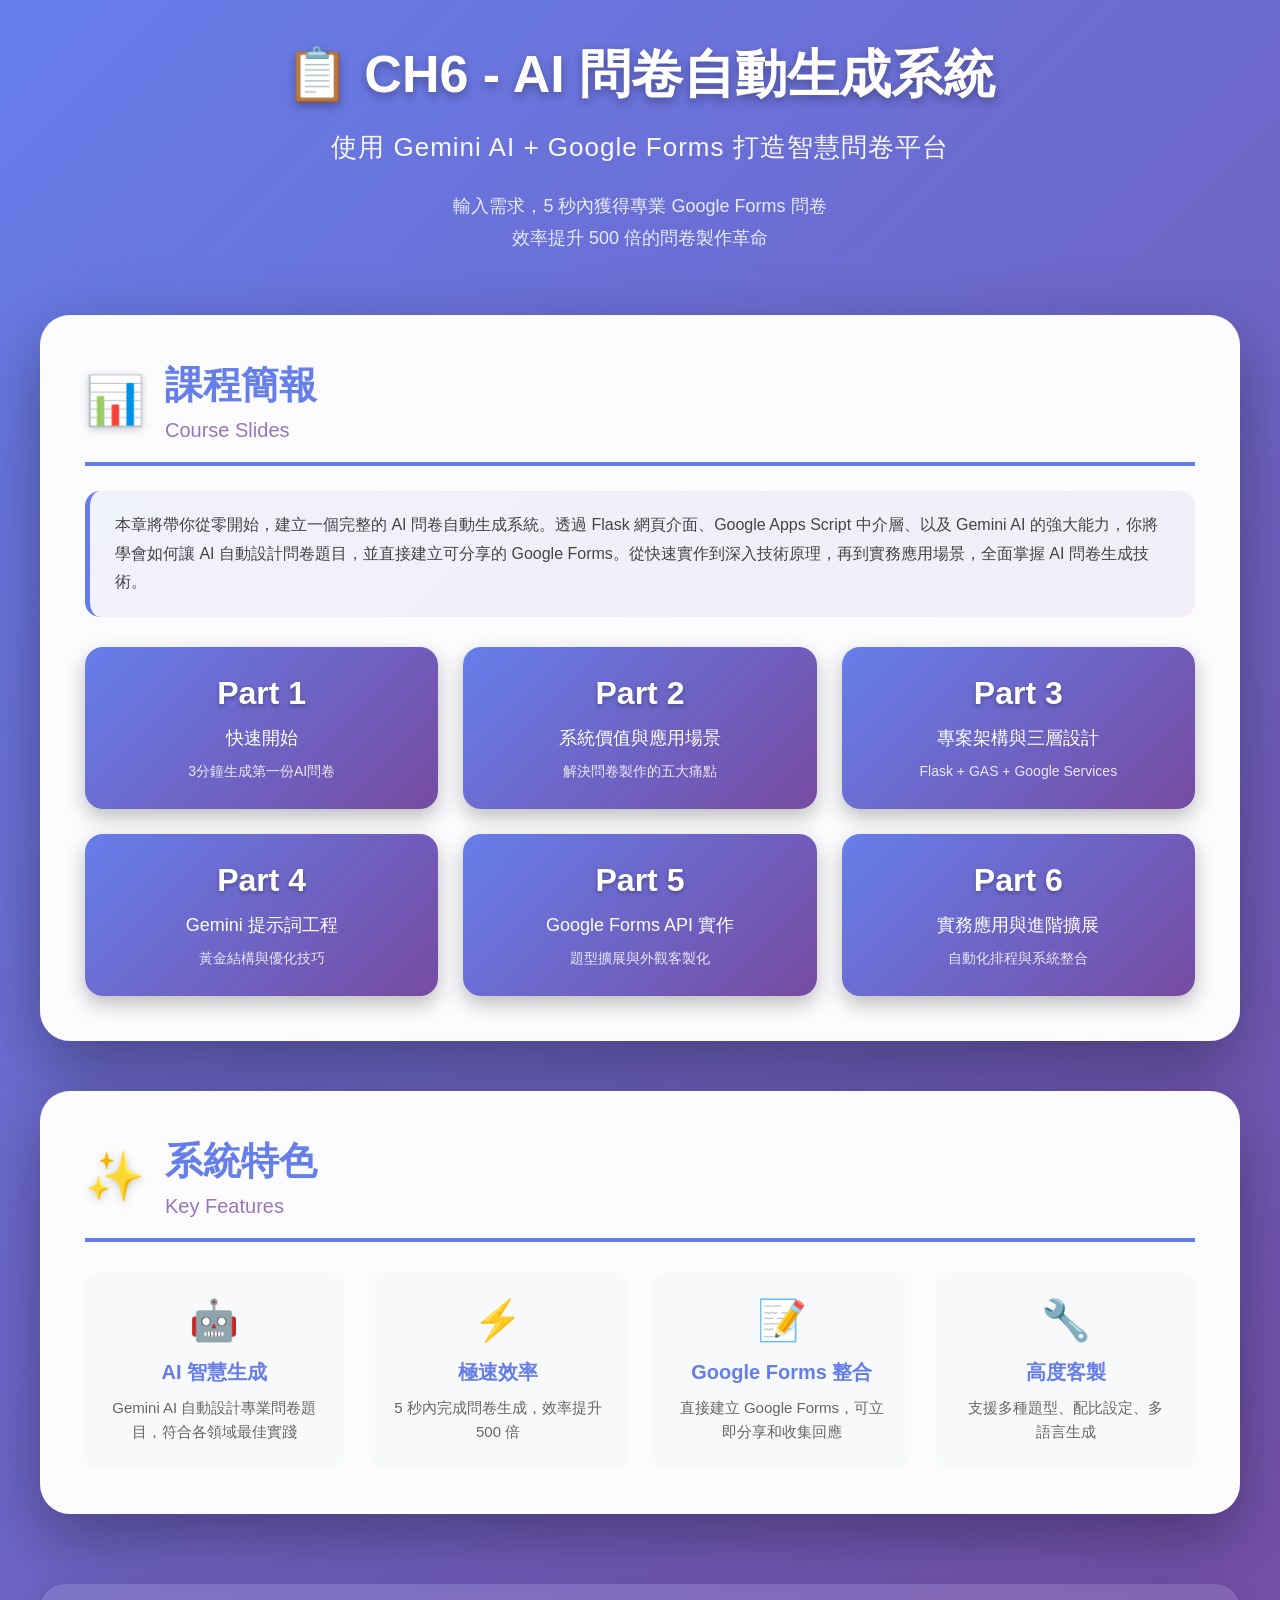
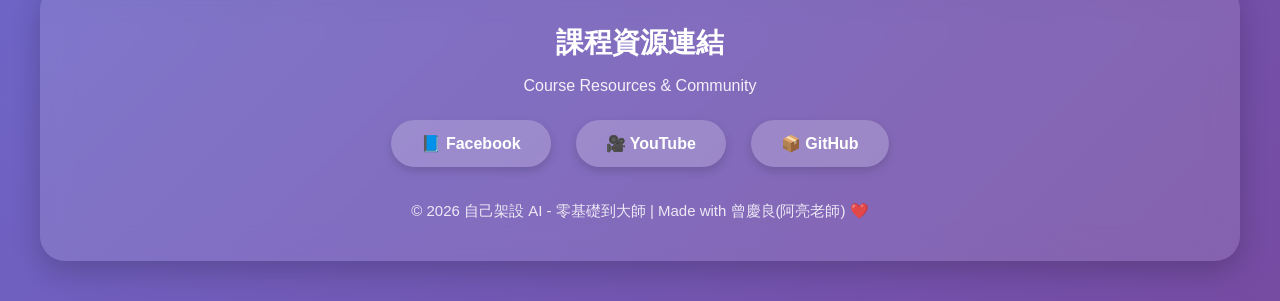
==== slides/index.html @ 8f8e7671 "Initial commit: CH6 AI 問卷自動生成系統 - Flask 網頁應用 (app.py) - Google Apps Script 程式碼 (gas_code.js) - 網頁介面模" ====
<!DOCTYPE html>
<html lang="zh-TW">
<head>
    <meta charset="UTF-8">
    <meta name="viewport" content="width=device-width, initial-scale=1.0">
    <title>CH6 - AI 問卷自動生成系統 | 課程簡報</title>
    <style>
        * {
            margin: 0;
            padding: 0;
            box-sizing: border-box;
        }

        body {
            font-family: 'Microsoft JhengHei', 'Segoe UI', Arial, sans-serif;
            background: linear-gradient(135deg, #667eea 0%, #764ba2 100%);
            min-height: 100vh;
            padding: 40px 20px;
        }

        .container {
            max-width: 1200px;
            margin: 0 auto;
        }

        .header {
            text-align: center;
            color: white;
            margin-bottom: 60px;
            animation: fadeInDown 1s ease;
        }

        .header h1 {
            font-size: 52px;
            margin-bottom: 20px;
            text-shadow: 0 4px 8px rgba(0, 0, 0, 0.3);
            font-weight: 800;
        }

        .header p {
            font-size: 26px;
            opacity: 0.95;
            font-weight: 300;
            letter-spacing: 1px;
        }

        .header .course-info {
            margin-top: 25px;
            font-size: 18px;
            opacity: 0.85;
            line-height: 1.8;
        }

        .main-section {
            background: rgba(255, 255, 255, 0.98);
            border-radius: 30px;
            padding: 45px;
            margin-bottom: 50px;
            box-shadow: 0 25px 70px rgba(0, 0, 0, 0.35);
            animation: fadeInUp 1s ease;
            transition: transform 0.3s ease, box-shadow 0.3s ease;
        }

        .main-section:hover {
            transform: translateY(-5px);
            box-shadow: 0 30px 80px rgba(0, 0, 0, 0.45);
        }

        .section-header {
            display: flex;
            align-items: center;
            gap: 20px;
            margin-bottom: 25px;
            padding-bottom: 20px;
            border-bottom: 4px solid #667eea;
        }

        .section-icon {
            font-size: 48px;
            filter: drop-shadow(0 2px 4px rgba(0, 0, 0, 0.2));
        }

        .section-info {
            flex: 1;
        }

        .section-title {
            font-size: 38px;
            margin-bottom: 8px;
            font-weight: 700;
            color: #667eea;
        }

        .section-subtitle {
            font-size: 20px;
            opacity: 0.75;
            font-weight: 400;
            color: #764ba2;
        }

        .section-description {
            background: linear-gradient(135deg, rgba(102, 126, 234, 0.08), rgba(118, 75, 162, 0.08));
            padding: 20px 25px;
            border-radius: 15px;
            margin-bottom: 30px;
            border-left: 5px solid #667eea;
            font-size: 16px;
            line-height: 1.8;
            color: #444;
        }

        .parts-grid {
            display: grid;
            grid-template-columns: repeat(auto-fill, minmax(320px, 1fr));
            gap: 25px;
            margin-top: 30px;
        }

        .part-card {
            background: linear-gradient(135deg, #667eea 0%, #764ba2 100%);
            border-radius: 18px;
            padding: 28px;
            text-decoration: none;
            color: white;
            transition: all 0.4s cubic-bezier(0.175, 0.885, 0.32, 1.275);
            box-shadow: 0 8px 20px rgba(0, 0, 0, 0.25);
            text-align: center;
            position: relative;
            overflow: hidden;
        }

        .part-card::before {
            content: '';
            position: absolute;
            top: 0;
            left: 0;
            right: 0;
            bottom: 0;
            background: linear-gradient(135deg, rgba(255, 255, 255, 0.1) 0%, rgba(255, 255, 255, 0) 100%);
            opacity: 0;
            transition: opacity 0.3s ease;
        }

        .part-card:hover::before {
            opacity: 1;
        }

        .part-card:hover {
            transform: translateY(-8px) scale(1.03);
            box-shadow: 0 15px 40px rgba(0, 0, 0, 0.45);
        }

        .part-number {
            font-size: 32px;
            font-weight: 800;
            margin-bottom: 12px;
            text-shadow: 0 2px 4px rgba(0, 0, 0, 0.3);
            position: relative;
            z-index: 1;
        }

        .part-title {
            font-size: 18px;
            line-height: 1.6;
            font-weight: 500;
            position: relative;
            z-index: 1;
        }

        .part-desc {
            font-size: 14px;
            opacity: 0.85;
            margin-top: 10px;
            position: relative;
            z-index: 1;
        }

        .features-section {
            background: rgba(255, 255, 255, 0.98);
            border-radius: 30px;
            padding: 45px;
            margin-bottom: 50px;
            box-shadow: 0 25px 70px rgba(0, 0, 0, 0.35);
        }

        .features-grid {
            display: grid;
            grid-template-columns: repeat(auto-fit, minmax(250px, 1fr));
            gap: 25px;
            margin-top: 30px;
        }

        .feature-card {
            background: #f8f9fa;
            padding: 25px;
            border-radius: 15px;
            text-align: center;
            transition: transform 0.3s;
        }

        .feature-card:hover {
            transform: translateY(-5px);
        }

        .feature-icon {
            font-size: 40px;
            margin-bottom: 15px;
        }

        .feature-title {
            font-size: 20px;
            font-weight: 600;
            color: #667eea;
            margin-bottom: 10px;
        }

        .feature-desc {
            font-size: 15px;
            color: #666;
            line-height: 1.6;
        }

        .footer {
            text-align: center;
            color: white;
            margin-top: 70px;
            padding: 40px;
            background: rgba(255, 255, 255, 0.12);
            border-radius: 25px;
            backdrop-filter: blur(15px);
            box-shadow: 0 10px 30px rgba(0, 0, 0, 0.2);
        }

        .footer h3 {
            font-size: 28px;
            margin-bottom: 15px;
            font-weight: 700;
        }

        .footer p {
            font-size: 16px;
            opacity: 0.9;
        }

        .footer-links {
            display: flex;
            justify-content: center;
            gap: 25px;
            margin-top: 25px;
            flex-wrap: wrap;
        }

        .footer-link {
            background: rgba(255, 255, 255, 0.2);
            color: white;
            padding: 14px 30px;
            border-radius: 30px;
            text-decoration: none;
            transition: all 0.3s ease;
            font-weight: 600;
            font-size: 16px;
            box-shadow: 0 4px 10px rgba(0, 0, 0, 0.15);
        }

        .footer-link:hover {
            background: rgba(255, 255, 255, 0.35);
            transform: translateY(-3px);
            box-shadow: 0 6px 15px rgba(0, 0, 0, 0.25);
            text-decoration: none;
        }

        .progress-indicator {
            position: fixed;
            top: 0;
            left: 0;
            height: 4px;
            background: linear-gradient(90deg, #667eea 0%, #764ba2 100%);
            z-index: 10000;
            transition: width 0.3s ease;
        }

        @keyframes fadeInDown {
            from { opacity: 0; transform: translateY(-40px); }
            to { opacity: 1; transform: translateY(0); }
        }

        @keyframes fadeInUp {
            from { opacity: 0; transform: translateY(40px); }
            to { opacity: 1; transform: translateY(0); }
        }

        @media (max-width: 768px) {
            .header h1 { font-size: 32px; }
            .header p { font-size: 18px; }
            .main-section { padding: 30px 25px; }
            .section-header { flex-direction: column; text-align: center; }
            .section-title { font-size: 26px; }
            .parts-grid { grid-template-columns: 1fr; }
            .footer-links { flex-direction: column; gap: 15px; }
        }
    </style>
</head>
<body>
    <div class="progress-indicator" id="progressBar"></div>

    <div class="container">
        <div class="header">
            <h1>📋 CH6 - AI 問卷自動生成系統</h1>
            <p>使用 Gemini AI + Google Forms 打造智慧問卷平台</p>
            <div class="course-info">
                輸入需求，5 秒內獲得專業 Google Forms 問卷<br>
                效率提升 500 倍的問卷製作革命
            </div>
        </div>

        <!-- Main Section -->
        <div class="main-section">
            <div class="section-header">
                <div class="section-icon">📊</div>
                <div class="section-info">
                    <h2 class="section-title">課程簡報</h2>
                    <p class="section-subtitle">Course Slides</p>
                </div>
            </div>
            <div class="section-description">
                本章將帶你從零開始，建立一個完整的 AI 問卷自動生成系統。透過 Flask 網頁介面、Google Apps Script 中介層、以及 Gemini AI 的強大能力，你將學會如何讓 AI 自動設計問卷題目，並直接建立可分享的 Google Forms。從快速實作到深入技術原理，再到實務應用場景，全面掌握 AI 問卷生成技術。
            </div>
            <div class="parts-grid">
                <a href="Part1.html" class="part-card">
                    <div class="part-number">Part 1</div>
                    <div class="part-title">快速開始</div>
                    <div class="part-desc">3分鐘生成第一份AI問卷</div>
                </a>
                <a href="Part2.html" class="part-card">
                    <div class="part-number">Part 2</div>
                    <div class="part-title">系統價值與應用場景</div>
                    <div class="part-desc">解決問卷製作的五大痛點</div>
                </a>
                <a href="Part3.html" class="part-card">
                    <div class="part-number">Part 3</div>
                    <div class="part-title">專案架構與三層設計</div>
                    <div class="part-desc">Flask + GAS + Google Services</div>
                </a>
                <a href="Part4.html" class="part-card">
                    <div class="part-number">Part 4</div>
                    <div class="part-title">Gemini 提示詞工程</div>
                    <div class="part-desc">黃金結構與優化技巧</div>
                </a>
                <a href="Part5.html" class="part-card">
                    <div class="part-number">Part 5</div>
                    <div class="part-title">Google Forms API 實作</div>
                    <div class="part-desc">題型擴展與外觀客製化</div>
                </a>
                <a href="Part6.html" class="part-card">
                    <div class="part-number">Part 6</div>
                    <div class="part-title">實務應用與進階擴展</div>
                    <div class="part-desc">自動化排程與系統整合</div>
                </a>
            </div>
        </div>

        <!-- Features Section -->
        <div class="features-section">
            <div class="section-header">
                <div class="section-icon">✨</div>
                <div class="section-info">
                    <h2 class="section-title">系統特色</h2>
                    <p class="section-subtitle">Key Features</p>
                </div>
            </div>
            <div class="features-grid">
                <div class="feature-card">
                    <div class="feature-icon">🤖</div>
                    <div class="feature-title">AI 智慧生成</div>
                    <div class="feature-desc">Gemini AI 自動設計專業問卷題目，符合各領域最佳實踐</div>
                </div>
                <div class="feature-card">
                    <div class="feature-icon">⚡</div>
                    <div class="feature-title">極速效率</div>
                    <div class="feature-desc">5 秒內完成問卷生成，效率提升 500 倍</div>
                </div>
                <div class="feature-card">
                    <div class="feature-icon">📝</div>
                    <div class="feature-title">Google Forms 整合</div>
                    <div class="feature-desc">直接建立 Google Forms，可立即分享和收集回應</div>
                </div>
                <div class="feature-card">
                    <div class="feature-icon">🔧</div>
                    <div class="feature-title">高度客製</div>
                    <div class="feature-desc">支援多種題型、配比設定、多語言生成</div>
                </div>
            </div>
        </div>

        <!-- Footer -->
        <div class="footer">
            <h3>課程資源連結</h3>
            <p>Course Resources & Community</p>
            <div class="footer-links">
                <a href="https://www.facebook.com/iddmail" target="_blank" class="footer-link">📘 Facebook</a>
                <a href="https://www.youtube.com/@Liang-yt02" target="_blank" class="footer-link">🎥 YouTube</a>
                <a href="https://github.com/ChatGPT3a01/CH6_AI_Form_Generator" target="_blank" class="footer-link">📦 GitHub</a>
            </div>
            <p style="margin-top: 35px; opacity: 0.85; font-size: 15px;">© 2026 自己架設 AI - 零基礎到大師 | Made with 曾慶良(阿亮老師) ❤️</p>
        </div>
    </div>

    <script>
        window.addEventListener('scroll', () => {
            const winScroll = document.body.scrollTop || document.documentElement.scrollTop;
            const height = document.documentElement.scrollHeight - document.documentElement.clientHeight;
            const scrolled = (winScroll / height) * 100;
            document.getElementById('progressBar').style.width = scrolled + '%';
        });
    </script>
</body>
</html>
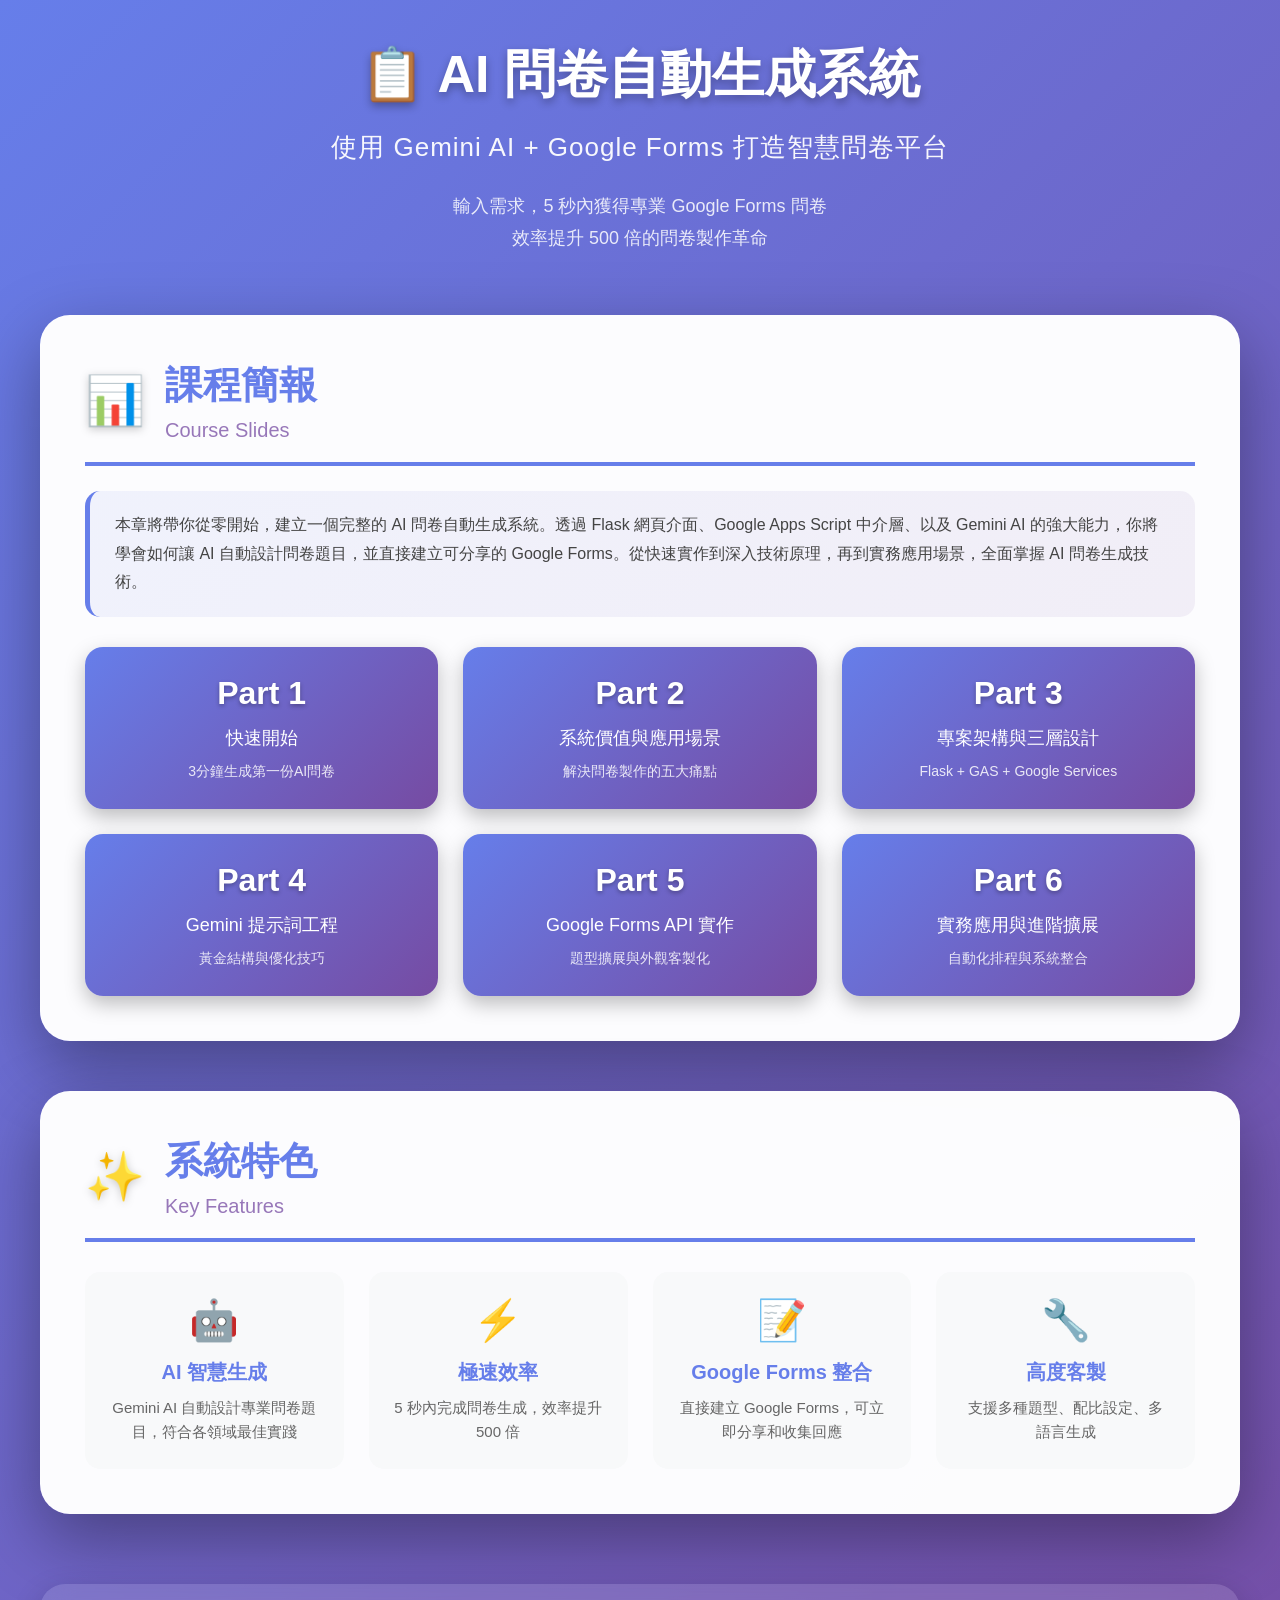
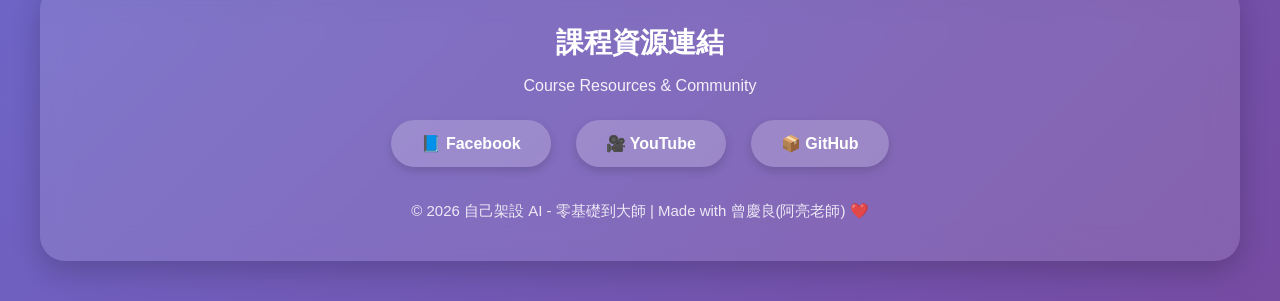
==== commit ec7003ef: "Remove CH6 prefix and delete screenshot folder" ====
--- a/slides/index.html
+++ b/slides/index.html
@@ -3,7 +3,7 @@
 <head>
     <meta charset="UTF-8">
     <meta name="viewport" content="width=device-width, initial-scale=1.0">
-    <title>CH6 - AI 問卷自動生成系統 | 課程簡報</title>
+    <title>AI 問卷自動生成系統 | 課程簡報</title>
     <style>
         * {
             margin: 0;
@@ -305,7 +305,7 @@
 
     <div class="container">
         <div class="header">
-            <h1>📋 CH6 - AI 問卷自動生成系統</h1>
+            <h1>📋 AI 問卷自動生成系統</h1>
             <p>使用 Gemini AI + Google Forms 打造智慧問卷平台</p>
             <div class="course-info">
                 輸入需求，5 秒內獲得專業 Google Forms 問卷<br>
@@ -399,7 +399,7 @@
             <div class="footer-links">
                 <a href="https://www.facebook.com/iddmail" target="_blank" class="footer-link">📘 Facebook</a>
                 <a href="https://www.youtube.com/@Liang-yt02" target="_blank" class="footer-link">🎥 YouTube</a>
-                <a href="https://github.com/ChatGPT3a01/CH6_AI_Form_Generator" target="_blank" class="footer-link">📦 GitHub</a>
+                <a href="https://github.com/ChatGPT3a01/AI_Form_Generator" target="_blank" class="footer-link">📦 GitHub</a>
             </div>
             <p style="margin-top: 35px; opacity: 0.85; font-size: 15px;">© 2026 自己架設 AI - 零基礎到大師 | Made with 曾慶良(阿亮老師) ❤️</p>
         </div>
